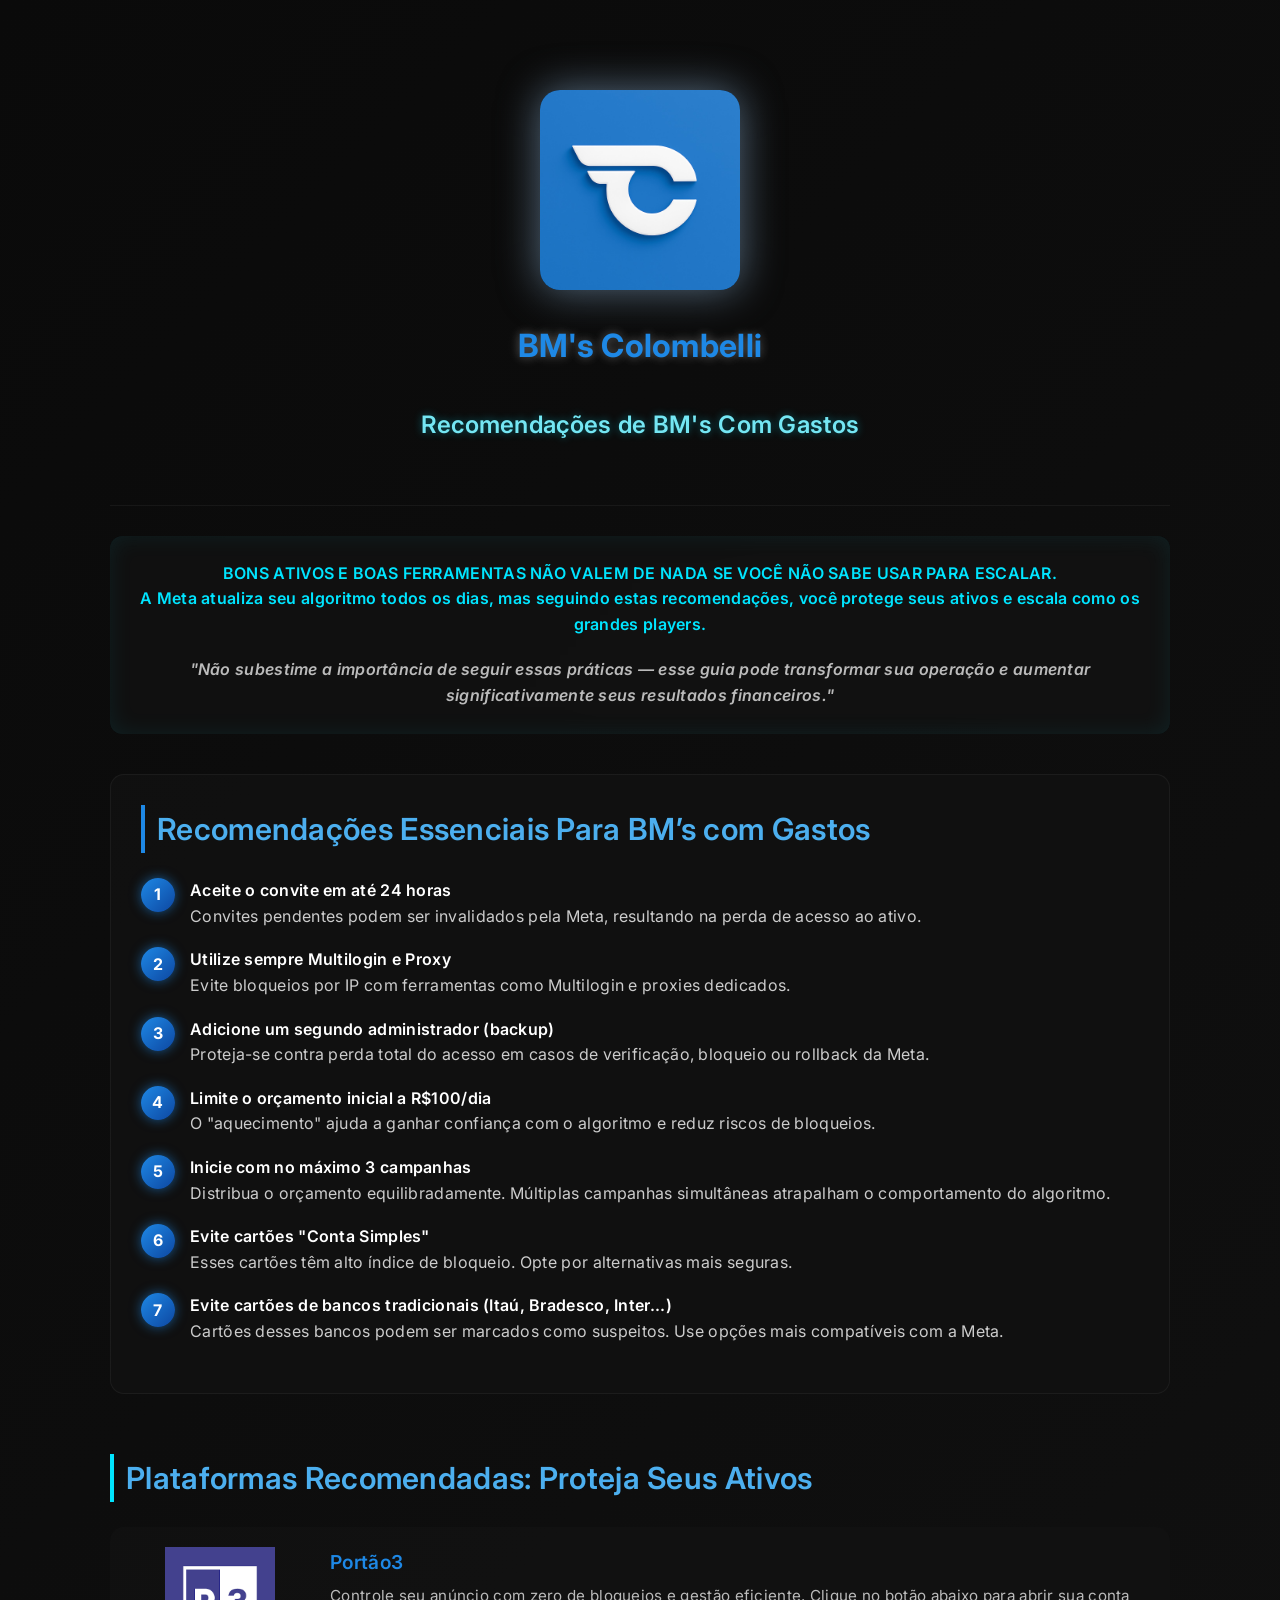
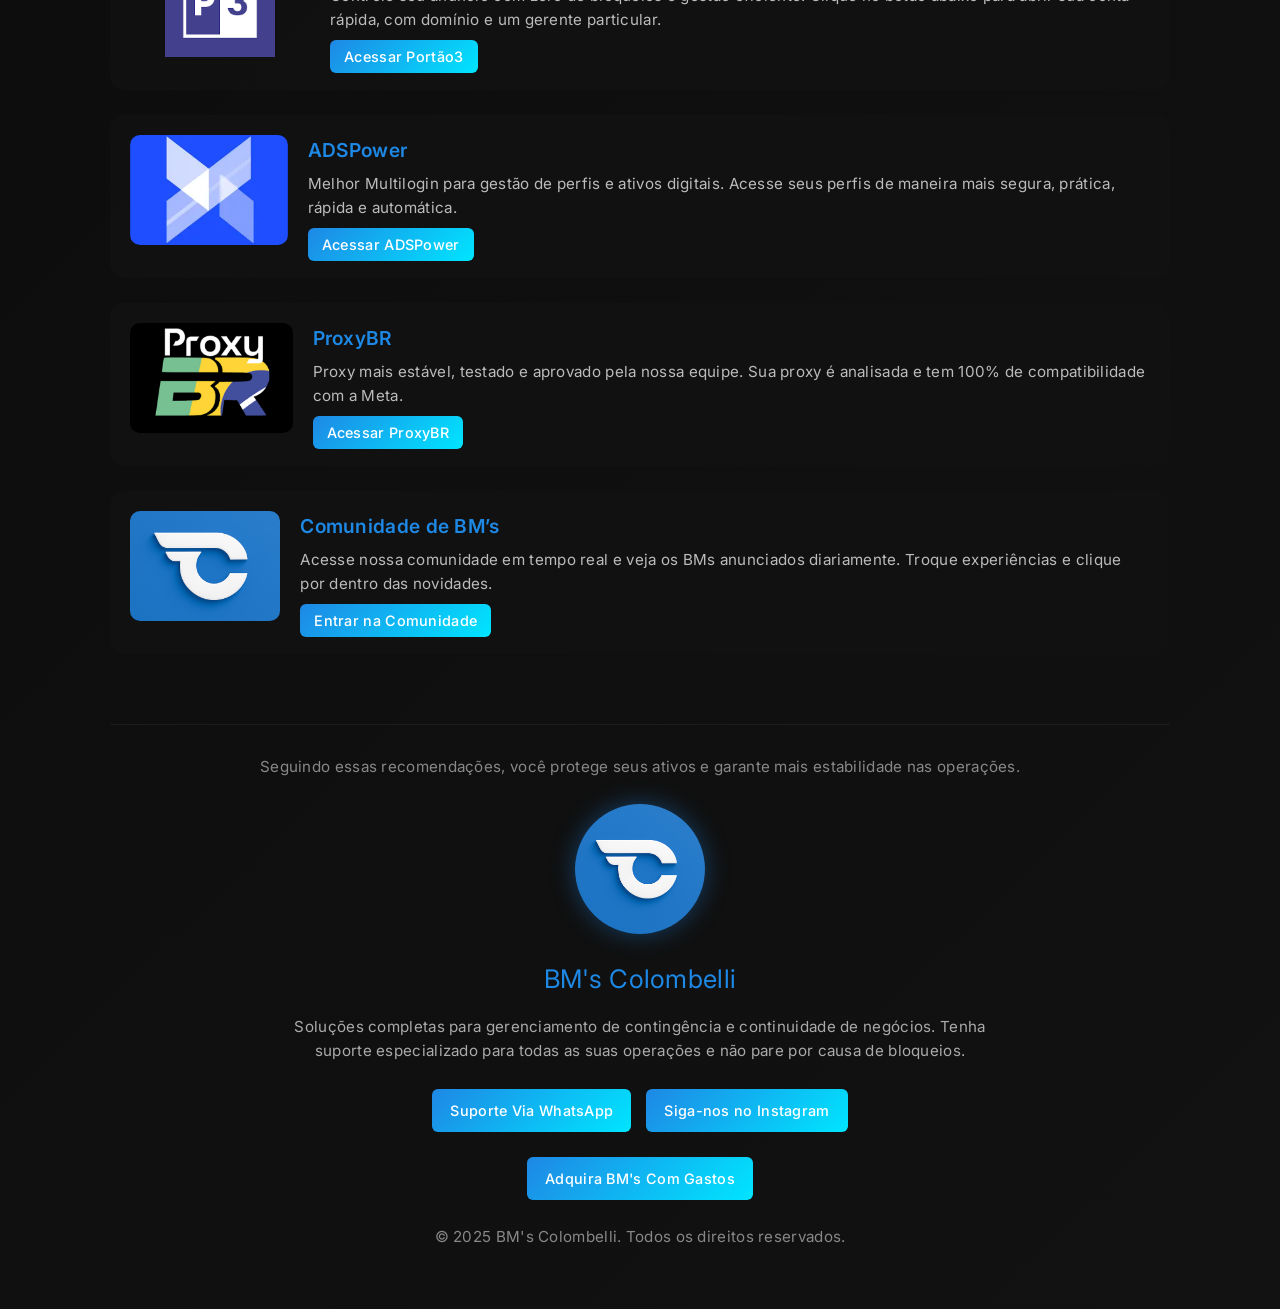
==== index.html @ 04eea05c "outro teste das imagens" ====
<!DOCTYPE html>
<html lang="pt-BR">
<head>
  <meta charset="UTF-8" />
  <meta name="viewport" content="width=device-width, initial-scale=1.0" />
  <title>Recomendações BM's Colombelli</title>

  <!-- Google Fonts: Inter -->
  <link href="https://fonts.googleapis.com/css2?family=Inter:wght@400;500;600;700&display=swap" rel="stylesheet">

  <style>
    /* ===== RESET ===== */
    * {
      margin: 0;
      padding: 0;
      box-sizing: border-box;
    }

    /* ===== BASE ===== */
    body {
      font-family: 'Inter', sans-serif;
      background: linear-gradient(135deg, #0a0a0a, #121212);
      color: #e0e0e0;
      line-height: 1.6;
      letter-spacing: 0.3px;
    }

    .container {
      max-width: 1100px;
      margin: 0 auto;
      padding: 30px 20px;
    }

    /* ===== HEADER ===== */
    header {
      display: flex;
      flex-direction: column;
      align-items: center;
      justify-content: center;
      gap: 20px;
      padding: 60px 20px;
      border-bottom: 1px solid rgba(255, 255, 255, 0.05);
      text-align: center;
    }

    header .logo {
      width: 200px;
      height: 200px;
      border-radius: 20px;
      object-fit: cover;
      box-shadow: 0 0 40px rgba(157, 202, 241, 0.5);
      flex-shrink: 0;
    }

    header .company-name {
      font-size: 2rem;
      font-weight: 700;
      color: #1e88e5;
      text-shadow: 0 0 10px rgba(255, 255, 255, 0.3), 0 0 20px rgba(255, 255, 255, 0.1);
      margin-top: 10px;
    }

    /* Novo título "Recomendações de BM's Com Gastos" */
    .header-title {
      font-size: 1.5rem;
      font-weight: 600;
      color: #74e6f3;
      margin-top: 15px;
      text-shadow: 0 0 8px rgba(0, 229, 255, 0.4);
    }

    /* ===== DESTAQUE ===== */
    .highlight {
      background: rgba(20, 20, 20, 0.6);
      backdrop-filter: blur(10px);
      padding: 25px;
      border-radius: 12px;
      margin: 30px 0;
      text-align: center;
      color: #00e5ff;
      font-weight: 600;
      box-shadow: inset 0 0 25px rgba(0, 229, 255, 0.08);
    }

    .highlight .quote {
      margin-top: 20px;
      font-style: italic;
      color: #bbb;
      font-size: 1rem;
    }

    /* ===== LISTA DE RECOMENDAÇÕES ===== */
    .recommendations {
      background: rgba(18, 18, 18, 0.75);
      border: 1px solid rgba(255, 255, 255, 0.05);
      padding: 30px;
      border-radius: 14px;
      margin-top: 40px;
    }

    .recommendations h2 {
      font-size: 1.9rem;
      color: #4cafef;
      margin-bottom: 25px;
      font-weight: 600;
      border-left: 4px solid #1e88e5;
      padding-left: 12px;
    }

    .item {
      display: flex;
      gap: 15px;
      margin-bottom: 18px;
    }

    .number {
      background: linear-gradient(135deg, #1e88e5, #0d47a1);
      color: white;
      width: 34px;
      height: 34px;
      border-radius: 50%;
      display: flex;
      align-items: center;
      justify-content: center;
      font-weight: bold;
      box-shadow: 0 0 12px rgba(30, 136, 229, 0.6);
    }

    .content {
      flex: 1;
      font-size: 1rem;
      color: #ccc;
    }
    .content strong {
      color: #fff;
      font-weight: 600;
    }

    /* ===== PLATAFORMAS ===== */
    .platforms {
      margin-top: 60px;
    }

    .platforms h2 {
      font-size: 1.9rem;
      color: #4cafef;
      margin-bottom: 25px;
      font-weight: 600;
      border-left: 4px solid #00e5ff;
      padding-left: 12px;
    }

    .platform-item {
      display: flex;
      align-items: flex-start;
      gap: 20px;
      background: rgba(18, 18, 18, 0.75);
      border-radius: 14px;
      padding: 20px;
      margin-bottom: 25px;
      transition: transform 0.3s ease, box-shadow 0.3s ease;
    }
    .platform-item:hover {
      transform: translateY(-4px);
      box-shadow: 0 6px 18px rgba(0, 229, 255, 0.1);
    }

    .platform-img {
      width: 180px;
      height: 110px;
      border-radius: 10px;
      object-fit: cover;
    }

    .platform-name {
      font-weight: 600;
      font-size: 1.2rem;
      color: #1e88e5;
      margin-bottom: 6px;
    }

    .platform-desc {
      font-size: 0.95rem;
      color: #bbb;
      margin-bottom: 12px;
    }

    .btn {
      background: linear-gradient(135deg, #1e88e5, #00e5ff);
      color: white;
      padding: 8px 14px;
      border-radius: 6px;
      text-decoration: none;
      font-size: 0.9rem;
      font-weight: 500;
      transition: opacity 0.3s;
    }
    .btn:hover {
      opacity: 0.85;
    }

    /* ===== FOOTER ===== */
    footer {
      text-align: center;
      margin-top: 70px;
      padding: 30px 20px;
      border-top: 1px solid rgba(255, 255, 255, 0.05);
      color: #888;
      font-size: 0.95rem;
    }

    .footer-logo {
      width: 130px;
      height: 130px;
      margin: 25px auto;
      border-radius: 50%;
      background-size: cover;
      box-shadow: 0 0 25px rgba(30, 136, 229, 0.4);
      background-image: url('WhatsApp Image 2025-09-17 at 15.46.36.jpeg');
    }

    .footer-title {
      font-size: 1.6rem;
      color: #1e88e5;
      margin: 15px 0;
    }

    .footer-text {
      margin: 15px auto;
      max-width: 700px;
      font-size: 0.95rem;
      color: #aaa;
    }

    .footer-buttons {
      display: flex;
      justify-content: center;
      flex-wrap: wrap;
      gap: 15px;
      margin: 25px 0;
    }

    .footer-btn {
      background: linear-gradient(135deg, #1e88e5, #00e5ff);
      color: white;
      padding: 10px 18px;
      border-radius: 6px;
      text-decoration: none;
      font-size: 0.9rem;
      font-weight: 500;
      transition: opacity 0.3s;
    }
    .footer-btn:hover {
      opacity: 0.85;
    }

    .links {
      margin-top: 20px;
    }
    .links a {
      color: #00e5ff;
      text-decoration: none;
      margin: 0 10px;
      font-size: 0.9rem;
    }
    .links a:hover {
      text-decoration: underline;
    }
  </style>
</head>
<body>
  <div class="container">
    <header>
      <img src="imagens/logo.jpeg" alt="Logo BM's Colombelli" class="logo" />
      <div class="company-name">BM's Colombelli</div>
      <div class="header-title">Recomendações de BM's Com Gastos</div>
    </header>

    <div class="highlight">
      <p>BONS ATIVOS E BOAS FERRAMENTAS NÃO VALEM DE NADA SE VOCÊ NÃO SABE USAR PARA ESCALAR.</p>
      <p>A Meta atualiza seu algoritmo todos os dias, mas seguindo estas recomendações, você protege seus ativos e escala como os grandes players.</p>
      <div class="quote">
        "Não subestime a importância de seguir essas práticas — esse guia pode transformar sua operação e aumentar significativamente seus resultados financeiros."
      </div>
    </div>

    <div class="recommendations">
      <h2>Recomendações Essenciais Para BM’s com Gastos</h2>
      <div class="item"><div class="number">1</div><div class="content"><strong>Aceite o convite em até 24 horas</strong><br>Convites pendentes podem ser invalidados pela Meta, resultando na perda de acesso ao ativo.</div></div>
      <div class="item"><div class="number">2</div><div class="content"><strong>Utilize sempre Multilogin e Proxy</strong><br>Evite bloqueios por IP com ferramentas como Multilogin e proxies dedicados.</div></div>
      <div class="item"><div class="number">3</div><div class="content"><strong>Adicione um segundo administrador (backup)</strong><br>Proteja-se contra perda total do acesso em casos de verificação, bloqueio ou rollback da Meta.</div></div>
      <div class="item"><div class="number">4</div><div class="content"><strong>Limite o orçamento inicial a R$100/dia</strong><br>O "aquecimento" ajuda a ganhar confiança com o algoritmo e reduz riscos de bloqueios.</div></div>
      <div class="item"><div class="number">5</div><div class="content"><strong>Inicie com no máximo 3 campanhas</strong><br>Distribua o orçamento equilibradamente. Múltiplas campanhas simultâneas atrapalham o comportamento do algoritmo.</div></div>
      <div class="item"><div class="number">6</div><div class="content"><strong>Evite cartões "Conta Simples"</strong><br>Esses cartões têm alto índice de bloqueio. Opte por alternativas mais seguras.</div></div>
      <div class="item"><div class="number">7</div><div class="content"><strong>Evite cartões de bancos tradicionais (Itaú, Bradesco, Inter...)</strong><br>Cartões desses bancos podem ser marcados como suspeitos. Use opções mais compatíveis com a Meta.</div></div>
    </div>

    <div class="platforms">
      <h2>Plataformas Recomendadas: Proteja Seus Ativos</h2>
      <div class="platform-item">
        <img src="imagens/portao3.png" alt="Portão3" class="platform-img" />
        <div>
          <div class="platform-name">Portão3</div>
          <div class="platform-desc">Controle seu anúncio com zero de bloqueios e gestão eficiente. Clique no botão abaixo para abrir sua conta rápida, com domínio e um gerente particular.</div>
          <a href="https://www.portao3.com.br/gestao-ads?p=colombelliads" class="btn">Acessar Portão3</a>
        </div>
      </div>

      <div class="platform-item">
        <img src="imagens/ads.png" alt="Lauth" class="platform-img" />
        <div>
          <div class="platform-name">ADSPower</div>
          <div class="platform-desc">Melhor Multilogin para gestão de perfis e ativos digitais. Acesse seus perfis de maneira mais segura, prática, rápida e automática.</div>
          <a href="https://share.adspower.com/colombelliads" class="btn">Acessar ADSPower</a>
        </div>
      </div>

      <div class="platform-item">
        <img src="imagens/proxybr.png" alt="AlfaProxy" class="platform-img" />
        <div>
          <div class="platform-name">ProxyBR</div>
          <div class="platform-desc">Proxy mais estável, testado e aprovado pela nossa equipe. Sua proxy é analisada e tem 100% de compatibilidade com a Meta.</div>
          <a href="https://painel.proxybr.com.br?a=colombelliads" class="btn">Acessar ProxyBR</a>
        </div>
      </div>

      <div class="platform-item">
        <img src="imagens/logo.jpeg" alt="Comunidade BM's" class="platform-img" />
        <div>
          <div class="platform-name">Comunidade de BM’s</div>
          <div class="platform-desc">Acesse nossa comunidade em tempo real e veja os BMs anunciados diariamente. Troque experiências e clique por dentro das novidades.</div>
          <a href="https://chat.whatsapp.com/G7znc8v5hm15dRjAPJT0Qt" class="btn">Entrar na Comunidade</a>
        </div>
      </div>
    </div>

    <footer>
      <p>Seguindo essas recomendações, você protege seus ativos e garante mais estabilidade nas operações.</p>
      <div class="footer-logo"></div>
      <div class="footer-title">BM's Colombelli</div>
      <div class="footer-text">
        Soluções completas para gerenciamento de contingência e continuidade de negócios. 
        Tenha suporte especializado para todas as suas operações e não pare por causa de bloqueios.
      </div>
      <div class="footer-buttons">
        <a href="https://wa.me/5511962999828" class="footer-btn">Suporte Via WhatsApp</a>
        <a href="https://www.instagram.com/jvcolombelli_/" class="footer-btn">Siga-nos no Instagram</a>
      </div>
      <div class="footer-buttons">
        <a href="https://chat.whatsapp.com/G7znc8v5hm15dRjAPJT0Qt" class="footer-btn">Adquira BM's Com Gastos</a>
      </div>
      <p>© 2025 BM's Colombelli. Todos os direitos reservados.</p>
    </footer>
  </div>
</body>
</html>
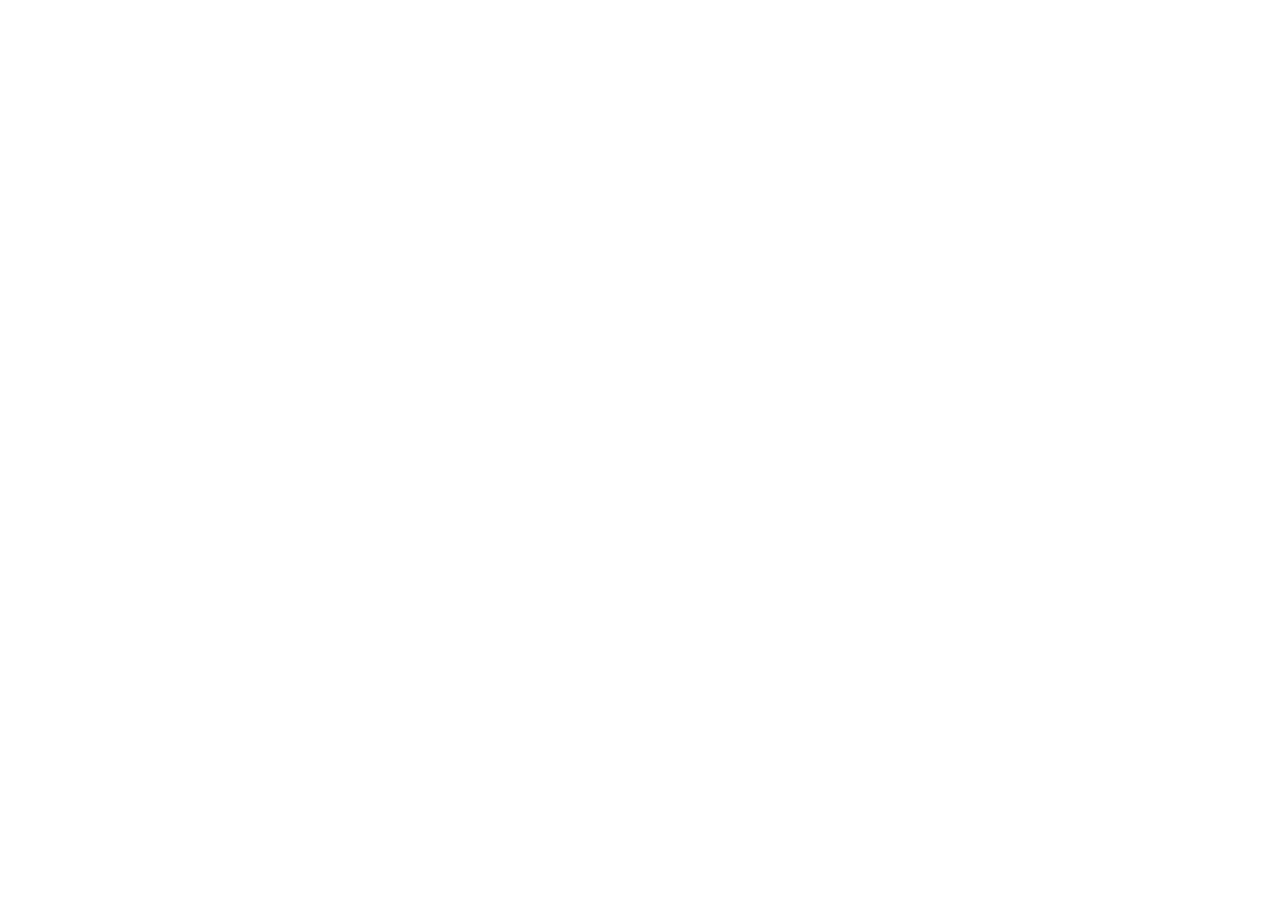
==== commit 81a534f7: "Alterações nos links" ====
--- a/index.html
+++ b/index.html
@@ -1,357 +1,25 @@
-
-<!DOCTYPE html>
-<html lang="pt-BR">
-<head>
-  <meta charset="UTF-8" />
-  <meta name="viewport" content="width=device-width, initial-scale=1.0" />
-  <title>Recomendações BM's Colombelli</title>
-
-  <!-- Google Fonts: Inter -->
-  <link href="https://fonts.googleapis.com/css2?family=Inter:wght@400;500;600;700&display=swap" rel="stylesheet">
-
-  <style>
-    /* ===== RESET ===== */
-    * {
-      margin: 0;
-      padding: 0;
-      box-sizing: border-box;
-    }
-
-    /* ===== BASE ===== */
-    body {
-      font-family: 'Inter', sans-serif;
-      background: linear-gradient(135deg, #0a0a0a, #121212);
-      color: #e0e0e0;
-      line-height: 1.6;
-      letter-spacing: 0.3px;
-    }
-
-    .container {
-      max-width: 1100px;
-      margin: 0 auto;
-      padding: 30px 20px;
-    }
-
-    /* ===== HEADER ===== */
-    header {
-      display: flex;
-      flex-direction: column;
-      align-items: center;
-      justify-content: center;
-      gap: 20px;
-      padding: 60px 20px;
-      border-bottom: 1px solid rgba(255, 255, 255, 0.05);
-      text-align: center;
-    }
-
-    header .logo {
-      width: 200px;
-      height: 200px;
-      border-radius: 20px;
-      object-fit: cover;
-      box-shadow: 0 0 40px rgba(157, 202, 241, 0.5);
-      flex-shrink: 0;
-    }
-
-    header .company-name {
-      font-size: 2rem;
-      font-weight: 700;
-      color: #1e88e5;
-      text-shadow: 0 0 10px rgba(255, 255, 255, 0.3), 0 0 20px rgba(255, 255, 255, 0.1);
-      margin-top: 10px;
-    }
-
-    /* Novo título "Recomendações de BM's Com Gastos" */
-    .header-title {
-      font-size: 1.5rem;
-      font-weight: 600;
-      color: #74e6f3;
-      margin-top: 15px;
-      text-shadow: 0 0 8px rgba(0, 229, 255, 0.4);
-    }
-
-    /* ===== DESTAQUE ===== */
-    .highlight {
-      background: rgba(20, 20, 20, 0.6);
-      backdrop-filter: blur(10px);
-      padding: 25px;
-      border-radius: 12px;
-      margin: 30px 0;
-      text-align: center;
-      color: #00e5ff;
-      font-weight: 600;
-      box-shadow: inset 0 0 25px rgba(0, 229, 255, 0.08);
-    }
-
-    .highlight .quote {
-      margin-top: 20px;
-      font-style: italic;
-      color: #bbb;
-      font-size: 1rem;
-    }
-
-    /* ===== LISTA DE RECOMENDAÇÕES ===== */
-    .recommendations {
-      background: rgba(18, 18, 18, 0.75);
-      border: 1px solid rgba(255, 255, 255, 0.05);
-      padding: 30px;
-      border-radius: 14px;
-      margin-top: 40px;
-    }
-
-    .recommendations h2 {
-      font-size: 1.9rem;
-      color: #4cafef;
-      margin-bottom: 25px;
-      font-weight: 600;
-      border-left: 4px solid #1e88e5;
-      padding-left: 12px;
-    }
-
-    .item {
-      display: flex;
-      gap: 15px;
-      margin-bottom: 18px;
-    }
-
-    .number {
-      background: linear-gradient(135deg, #1e88e5, #0d47a1);
-      color: white;
-      width: 34px;
-      height: 34px;
-      border-radius: 50%;
-      display: flex;
-      align-items: center;
-      justify-content: center;
-      font-weight: bold;
-      box-shadow: 0 0 12px rgba(30, 136, 229, 0.6);
-    }
-
-    .content {
-      flex: 1;
-      font-size: 1rem;
-      color: #ccc;
-    }
-    .content strong {
-      color: #fff;
-      font-weight: 600;
-    }
-
-    /* ===== PLATAFORMAS ===== */
-    .platforms {
-      margin-top: 60px;
-    }
-
-    .platforms h2 {
-      font-size: 1.9rem;
-      color: #4cafef;
-      margin-bottom: 25px;
-      font-weight: 600;
-      border-left: 4px solid #00e5ff;
-      padding-left: 12px;
-    }
-
-    .platform-item {
-      display: flex;
-      align-items: flex-start;
-      gap: 20px;
-      background: rgba(18, 18, 18, 0.75);
-      border-radius: 14px;
-      padding: 20px;
-      margin-bottom: 25px;
-      transition: transform 0.3s ease, box-shadow 0.3s ease;
-    }
-    .platform-item:hover {
-      transform: translateY(-4px);
-      box-shadow: 0 6px 18px rgba(0, 229, 255, 0.1);
-    }
-
-    .platform-img {
-      width: 180px;
-      height: 110px;
-      border-radius: 10px;
-      object-fit: cover;
-    }
-
-    .platform-name {
-      font-weight: 600;
-      font-size: 1.2rem;
-      color: #1e88e5;
-      margin-bottom: 6px;
-    }
-
-    .platform-desc {
-      font-size: 0.95rem;
-      color: #bbb;
-      margin-bottom: 12px;
-    }
-
-    .btn {
-      background: linear-gradient(135deg, #1e88e5, #00e5ff);
-      color: white;
-      padding: 8px 14px;
-      border-radius: 6px;
-      text-decoration: none;
-      font-size: 0.9rem;
-      font-weight: 500;
-      transition: opacity 0.3s;
-    }
-    .btn:hover {
-      opacity: 0.85;
-    }
-
-    /* ===== FOOTER ===== */
-    footer {
-      text-align: center;
-      margin-top: 70px;
-      padding: 30px 20px;
-      border-top: 1px solid rgba(255, 255, 255, 0.05);
-      color: #888;
-      font-size: 0.95rem;
-    }
-
-    .footer-logo {
-      width: 130px;
-      height: 130px;
-      margin: 25px auto;
-      border-radius: 50%;
-      background-size: cover;
-      box-shadow: 0 0 25px rgba(30, 136, 229, 0.4);
-      background-image: url('WhatsApp Image 2025-09-17 at 15.46.36.jpeg');
-    }
-
-    .footer-title {
-      font-size: 1.6rem;
-      color: #1e88e5;
-      margin: 15px 0;
-    }
-
-    .footer-text {
-      margin: 15px auto;
-      max-width: 700px;
-      font-size: 0.95rem;
-      color: #aaa;
-    }
-
-    .footer-buttons {
-      display: flex;
-      justify-content: center;
-      flex-wrap: wrap;
-      gap: 15px;
-      margin: 25px 0;
-    }
-
-    .footer-btn {
-      background: linear-gradient(135deg, #1e88e5, #00e5ff);
-      color: white;
-      padding: 10px 18px;
-      border-radius: 6px;
-      text-decoration: none;
-      font-size: 0.9rem;
-      font-weight: 500;
-      transition: opacity 0.3s;
-    }
-    .footer-btn:hover {
-      opacity: 0.85;
-    }
-
-    .links {
-      margin-top: 20px;
-    }
-    .links a {
-      color: #00e5ff;
-      text-decoration: none;
-      margin: 0 10px;
-      font-size: 0.9rem;
-    }
-    .links a:hover {
-      text-decoration: underline;
-    }
-  </style>
-</head>
-<body>
-  <div class="container">
-    <header>
-      <img src="imagens/logo.jpeg" alt="Logo BM's Colombelli" class="logo" />
-      <div class="company-name">BM's Colombelli</div>
-      <div class="header-title">Recomendações de BM's Com Gastos</div>
-    </header>
-
-    <div class="highlight">
-      <p>BONS ATIVOS E BOAS FERRAMENTAS NÃO VALEM DE NADA SE VOCÊ NÃO SABE USAR PARA ESCALAR.</p>
-      <p>A Meta atualiza seu algoritmo todos os dias, mas seguindo estas recomendações, você protege seus ativos e escala como os grandes players.</p>
-      <div class="quote">
-        "Não subestime a importância de seguir essas práticas — esse guia pode transformar sua operação e aumentar significativamente seus resultados financeiros."
-      </div>
-    </div>
-
-    <div class="recommendations">
-      <h2>Recomendações Essenciais Para BM’s com Gastos</h2>
-      <div class="item"><div class="number">1</div><div class="content"><strong>Aceite o convite em até 24 horas</strong><br>Convites pendentes podem ser invalidados pela Meta, resultando na perda de acesso ao ativo.</div></div>
-      <div class="item"><div class="number">2</div><div class="content"><strong>Utilize sempre Multilogin e Proxy</strong><br>Evite bloqueios por IP com ferramentas como Multilogin e proxies dedicados.</div></div>
-      <div class="item"><div class="number">3</div><div class="content"><strong>Adicione um segundo administrador (backup)</strong><br>Proteja-se contra perda total do acesso em casos de verificação, bloqueio ou rollback da Meta.</div></div>
-      <div class="item"><div class="number">4</div><div class="content"><strong>Limite o orçamento inicial a R$100/dia</strong><br>O "aquecimento" ajuda a ganhar confiança com o algoritmo e reduz riscos de bloqueios.</div></div>
-      <div class="item"><div class="number">5</div><div class="content"><strong>Inicie com no máximo 3 campanhas</strong><br>Distribua o orçamento equilibradamente. Múltiplas campanhas simultâneas atrapalham o comportamento do algoritmo.</div></div>
-      <div class="item"><div class="number">6</div><div class="content"><strong>Evite cartões "Conta Simples"</strong><br>Esses cartões têm alto índice de bloqueio. Opte por alternativas mais seguras.</div></div>
-      <div class="item"><div class="number">7</div><div class="content"><strong>Evite cartões de bancos tradicionais (Itaú, Bradesco, Inter...)</strong><br>Cartões desses bancos podem ser marcados como suspeitos. Use opções mais compatíveis com a Meta.</div></div>
-    </div>
-
-    <div class="platforms">
-      <h2>Plataformas Recomendadas: Proteja Seus Ativos</h2>
-      <div class="platform-item">
-        <img src="imagens/portao3.png" alt="Portão3" class="platform-img" />
-        <div>
-          <div class="platform-name">Portão3</div>
-          <div class="platform-desc">Controle seu anúncio com zero de bloqueios e gestão eficiente. Clique no botão abaixo para abrir sua conta rápida, com domínio e um gerente particular.</div>
-          <a href="https://www.portao3.com.br/gestao-ads?p=colombelliads" class="btn">Acessar Portão3</a>
-        </div>
-      </div>
-
-      <div class="platform-item">
-        <img src="imagens/ads.png" alt="Lauth" class="platform-img" />
-        <div>
-          <div class="platform-name">ADSPower</div>
-          <div class="platform-desc">Melhor Multilogin para gestão de perfis e ativos digitais. Acesse seus perfis de maneira mais segura, prática, rápida e automática.</div>
-          <a href="https://share.adspower.com/colombelliads" class="btn">Acessar ADSPower</a>
-        </div>
-      </div>
-
-      <div class="platform-item">
-        <img src="imagens/proxybr.png" alt="AlfaProxy" class="platform-img" />
-        <div>
-          <div class="platform-name">ProxyBR</div>
-          <div class="platform-desc">Proxy mais estável, testado e aprovado pela nossa equipe. Sua proxy é analisada e tem 100% de compatibilidade com a Meta.</div>
-          <a href="https://painel.proxybr.com.br?a=colombelliads" class="btn">Acessar ProxyBR</a>
-        </div>
-      </div>
-
-      <div class="platform-item">
-        <img src="imagens/logo.jpeg" alt="Comunidade BM's" class="platform-img" />
-        <div>
-          <div class="platform-name">Comunidade de BM’s</div>
-          <div class="platform-desc">Acesse nossa comunidade em tempo real e veja os BMs anunciados diariamente. Troque experiências e clique por dentro das novidades.</div>
-          <a href="https://chat.whatsapp.com/G7znc8v5hm15dRjAPJT0Qt" class="btn">Entrar na Comunidade</a>
-        </div>
-      </div>
-    </div>
-
-    <footer>
-      <p>Seguindo essas recomendações, você protege seus ativos e garante mais estabilidade nas operações.</p>
-      <div class="footer-logo"></div>
-      <div class="footer-title">BM's Colombelli</div>
-      <div class="footer-text">
-        Soluções completas para gerenciamento de contingência e continuidade de negócios. 
-        Tenha suporte especializado para todas as suas operações e não pare por causa de bloqueios.
-      </div>
-      <div class="footer-buttons">
-        <a href="https://wa.me/5511962999828" class="footer-btn">Suporte Via WhatsApp</a>
-        <a href="https://www.instagram.com/jvcolombelli_/" class="footer-btn">Siga-nos no Instagram</a>
-      </div>
-      <div class="footer-buttons">
-        <a href="https://chat.whatsapp.com/G7znc8v5hm15dRjAPJT0Qt" class="footer-btn">Adquira BM's Com Gastos</a>
-      </div>
-      <p>© 2025 BM's Colombelli. Todos os direitos reservados.</p>
-    </footer>
-  </div>
-</body>
-</html>+<!doctype html>
+<html lang="en">
+  <head>
+    <meta charset="UTF-8" />
+    <!-- <link rel="icon" type="image/svg+xml" href="/vite.svg" /> -->
+    <link rel="icon" href="/logo-colombelliads.webp" type="image/webp" />   
+    <meta name="viewport" content="width=device-width, initial-scale=1.0" />
+    <title>Colombelli Contingência - BMs Premium | 70% Mais Aprovação</title>
+    <meta name="description" content="Fornecedor premium de Business Managers verificados, Google Ads e TikTok Ads. BMs antigos com até 70% mais aprovação. Últimas vagas disponíveis." />
+    <meta property="og:title" content="Colombelli Contingência - BMs Premium" />
+    <meta property="og:description" content="BMs antigos têm até 70% MAIS aprovação. Garanta seu acesso premium." />
+    <meta property="og:site_name" content="Colombelli Ads" />
+    <meta property="og:url" content="https://colombelliads.shop/" />
+    <meta property="og:type" content="website" />
+    <meta property="og:image" content="https://colombelliads.shop/logo-colombelliads.webp" />
+    <meta name="twitter:card" content="summary_large_image" />
+    <meta name="twitter:title" content="Colombelli Contingência - BMs Premium" />
+    <meta name="twitter:description" content="BMs antigos têm até 70% MAIS aprovação. Garanta seu acesso premium." />
+    <meta name="twitter:image" content="https://colombelliads.shop/logo-colombelliads.webp" />
+  </head>
+  <body>
+    <div id="root"></div>
+    <script type="module" src="/src/main.tsx"></script>
+  </body>
+</html>
